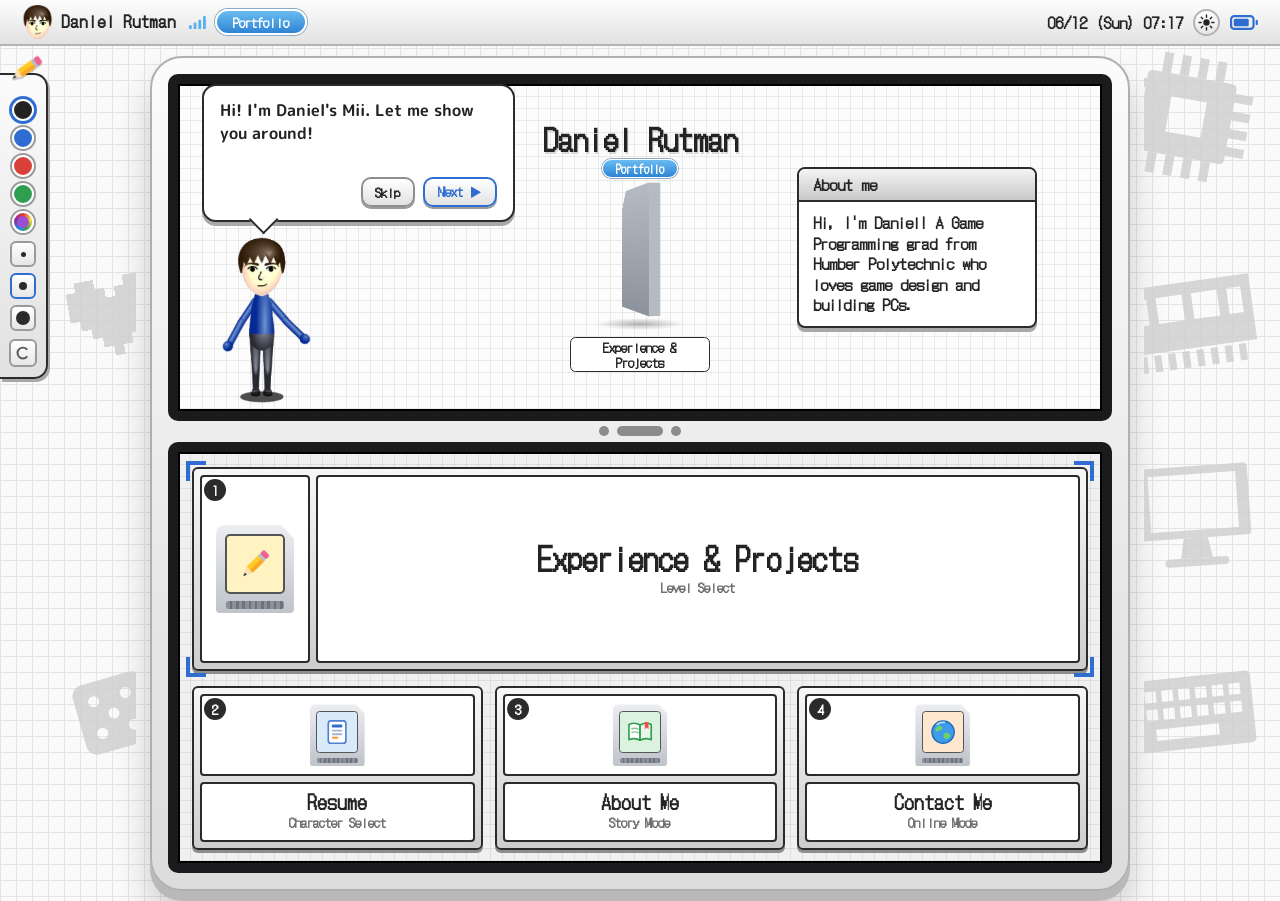
==== index.html @ dcb810df "website" ====
<!DOCTYPE html>
<html lang="en">
<head>
<meta charset="utf-8">
<meta name="viewport" content="width=device-width, initial-scale=1">
<title>Daniel Rutman</title>
<link rel="preconnect" href="https://fonts.googleapis.com">
<link rel="preconnect" href="https://fonts.gstatic.com" crossorigin>
<link href="https://fonts.googleapis.com/css2?family=DotGothic16&family=M+PLUS+Rounded+1c:wght@500;700;800&display=swap" rel="stylesheet">
<link rel="stylesheet" href="style.css">
<script src="script.js"></script>
</head>
<body data-page="home">
<main class="home">
  <div class="console">
    <!-- Top screen: the Mii guide -->
    <section class="screen top" aria-label="Top screen">
      <!-- Left: the Mii guide and his speech bubble -->
      <div class="scene">
        <div class="stage">
          <div class="mii" id="mii"><div class="walk"><img class="shadow" src="mii-shadow.png" alt=""><div class="in">
            <div class="arm l"><img class="up" src="mii-up-l.png" alt=""><img class="fore" src="mii-fore-l.png" alt=""></div>
            <div class="arm r"><img class="up" src="mii-up-r.png" alt=""><img class="fore" src="mii-fore-r.png" alt=""></div>
            <img class="body" src="mii-body.png" alt="Daniel's Mii">
          </div></div></div>
          <div class="bubble" id="bubble" role="status">
            <p id="say"></p>
            <div class="bctl"><button id="skip" type="button">Skip</button><button id="next" type="button">Next &#9654;</button></div>
          </div>
        </div>
      </div>
      <!-- Middle: the name and the spinning cartridge -->
      <div class="cartstage">
        <div class="nameplate"><h1>Daniel Rutman</h1><p>Portfolio</p></div>
        <div class="cartfloat" aria-hidden="true"><div class="cartflip" id="cartflip"><div class="cart3d">
          <div class="face front"><div class="art"><img id="cartimg" alt=""></div></div>
          <div class="face back"></div>
          <i class="edge et"></i><i class="edge ed"></i><i class="edge er"></i><i class="edge eb"></i><i class="edge el"></i>
        </div></div></div>
        <div class="cartshadow" aria-hidden="true"></div>
        <a class="cartcap" id="cartcap" href="#"></a>
      </div>
      <!-- Right: clock and calendar -->
      <div class="widgets" id="widgets"></div>
    </section>
    <div class="hinge"><i></i><i></i><i></i></div>
    <!-- Touch screen: the four games (built from the GAMES list at the top of script.js) -->
    <section class="screen bottom" aria-label="Touch screen"><nav class="tiles" id="tiles" aria-label="Pages"></nav></section>
  </div>
</main>
</body>
</html>
---- style.css ----
/* ===== EDIT: colours & fonts (neutral greys with one blue accent, like the DS and 3DS menus) ===== */
:root{
  --paper:#fafafa; --grid:#e4e4e4; --g1:#f1f1f1; --g2:#d9d9d9; --g3:#a8a8a8; --g4:#6e6e6e;
  --ink:#232323; --line:#2b2b2b; --blue:#2f6ed0; --blue2:#58b0ec; --red:#d8403a;
  --pix:'DotGothic16','M PLUS Rounded 1c',system-ui,sans-serif;
  --font:'M PLUS Rounded 1c','Nunito','Trebuchet MS',system-ui,sans-serif;
  --bar:2.875rem; --dock:4.875rem;
}
*{box-sizing:border-box;margin:0}
html{background:var(--d1)}
body{font:500 1.02rem/1.65 var(--font);color:var(--ink);min-height:100vh;min-height:100svh;overflow-x:hidden;-webkit-font-smoothing:antialiased;
  background:linear-gradient(var(--grid) 0.0625rem,transparent 0.0625rem) 0 0/1rem 1rem,linear-gradient(90deg,var(--grid) 0.0625rem,transparent 0.0625rem) 0 0/1rem 1rem,var(--paper)}
*{cursor:url("data:image/svg+xml,%3Csvg%20xmlns%3D%27http%3A//www.w3.org/2000/svg%27%20width%3D%2732%27%20height%3D%2732%27%20viewBox%3D%270%200%2032%2032%27%3E%3Cg%20stroke-linecap%3D%27round%27%20fill%3D%27none%27%3E%3Cpath%20d%3D%27M6%206L27%2027%27%20stroke%3D%27%233f444b%27%20stroke-width%3D%276.4%27/%3E%3Cpath%20d%3D%27M6%206L27%2027%27%20stroke%3D%27%23c9ced4%27%20stroke-width%3D%274%27/%3E%3Cpath%20d%3D%27M8%205.2L28%2025.2%27%20stroke%3D%27%23ffffff%27%20stroke-width%3D%271.3%27/%3E%3Cpath%20d%3D%27M12%2014.5l2.8-2.8M18%2020.5l2.8-2.8%27%20stroke%3D%27%237c848d%27%20stroke-width%3D%271.6%27/%3E%3C/g%3E%3Cpath%20d%3D%27M2%202L8.2%204.4%204.4%208.2Z%27%20fill%3D%27%23ffffff%27%20stroke%3D%27%233f444b%27%20stroke-width%3D%271.2%27%20stroke-linejoin%3D%27round%27/%3E%3C/svg%3E") 3 3,auto}
a,a *,button,button *,.cartfloat,.cartfloat *,.penkit,.penkit *,.mii,.mii *{cursor:url("data:image/svg+xml,%3Csvg%20xmlns%3D%27http%3A//www.w3.org/2000/svg%27%20width%3D%2732%27%20height%3D%2732%27%20viewBox%3D%270%200%2032%2032%27%3E%3Cg%20stroke-linecap%3D%27round%27%20fill%3D%27none%27%3E%3Cpath%20d%3D%27M6%206L27%2027%27%20stroke%3D%27%233f444b%27%20stroke-width%3D%276.4%27/%3E%3Cpath%20d%3D%27M6%206L27%2027%27%20stroke%3D%27%23c9ced4%27%20stroke-width%3D%274%27/%3E%3Cpath%20d%3D%27M8%205.2L28%2025.2%27%20stroke%3D%27%23ffffff%27%20stroke-width%3D%271.3%27/%3E%3Cpath%20d%3D%27M12%2014.5l2.8-2.8M18%2020.5l2.8-2.8%27%20stroke%3D%27%237c848d%27%20stroke-width%3D%271.6%27/%3E%3C/g%3E%3Cpath%20d%3D%27M2%202L8.2%204.4%204.4%208.2Z%27%20fill%3D%27%23ffffff%27%20stroke%3D%27%233f444b%27%20stroke-width%3D%271.2%27%20stroke-linejoin%3D%27round%27/%3E%3Ccircle%20cx%3D%273.2%27%20cy%3D%273.2%27%20r%3D%273%27%20fill%3D%27none%27%20stroke%3D%27%232f6ed0%27%20stroke-width%3D%271.8%27/%3E%3C/svg%3E") 3 3,pointer}
a{color:inherit}
:focus-visible{outline:0.1875rem solid var(--blue);outline-offset:0.1875rem;border-radius:0.375rem}
@keyframes blink{50%{opacity:0}}

/* ---------- 3DS-style status bar ---------- */
.topbar{position:fixed;inset:0 0 auto;height:var(--bar);z-index:60;display:flex;align-items:center;gap:0.75rem;padding:0 clamp(0.625rem,3vw,1.375rem);background:linear-gradient(var(--d2),var(--d3));border-bottom:0.125rem solid var(--d4);color:var(--ink);font-weight:700}
.user{display:flex;align-items:center;gap:0.5rem;text-decoration:none;font-family:var(--pix);font-weight:400;font-size:1.05rem}
.user img{height:2.125rem;width:auto}
.net{display:flex;align-items:center;gap:0.5rem}
.net b{padding:.1rem 1rem;border-radius:62.4375rem;background:linear-gradient(#69bcf0,#2f84d4);border:0.125rem solid var(--d5);box-shadow:0 0 0 0.0625rem #8aa9c4;color:#fff;font:400 .8rem var(--pix)}
.status{margin-left:auto;display:flex;align-items:center;gap:0.625rem;font:400 .95rem var(--pix)}
.ico{height:0.9375rem;width:auto}
.net .ico{color:var(--blue2)} .status .ico{color:var(--blue)}

/* ---------- Bottom bar: soft tiles + a big, obvious Home button ---------- */
.dock{position:fixed;inset:auto 0 0;height:var(--dock);z-index:60;display:flex;justify-content:center;align-items:flex-end;gap:clamp(0.375rem,1.4vw,0.75rem);padding:0 0.625rem 0.5625rem;background:linear-gradient(var(--d6),var(--d7));border-top:0.125rem solid var(--d8)}
.dock a{flex:1;max-width:6.5rem;height:3.375rem;display:grid;place-items:center;align-content:center;gap:0.0625rem;text-decoration:none;color:var(--d9);font:400 .72rem var(--pix);border-radius:0.875rem;border:0.125rem solid var(--d10);background:linear-gradient(var(--d5),var(--d11));box-shadow:0 0.1875rem 0 var(--d12),inset 0 0.125rem 0 var(--d13);transition:transform .1s}
.dock a svg{width:1.375rem;height:1.375rem}
.dock a:hover{transform:translateY(-0.125rem)}
.dock a:active{transform:translateY(0.125rem);box-shadow:0 0.0625rem 0 var(--d12)}
.dock a.on{color:var(--blue);border-color:var(--blue);box-shadow:0 0.1875rem 0 var(--blue),inset 0 0.125rem 0 var(--d13)}
.dock a.homebtn{flex:none;width:4.875rem;height:4.875rem;max-width:none;margin:0 clamp(0.125rem,1vw,0.625rem) 0.25rem;border-radius:50%;color:#fff;border:0.25rem solid #fff;background:radial-gradient(circle at 35% 28%,#5d5d5d,#1c1c1c);box-shadow:0 0 0 0.1875rem var(--line),0 0.375rem 0 0.1875rem #111,0 0.875rem 1.25rem rgba(0,0,0,.35);font-size:.7rem;letter-spacing:.12em;text-transform:uppercase;transform:translateY(-0.875rem)}
.dock a.homebtn svg{width:2rem;height:2rem}
.dock a.homebtn:hover{transform:translateY(-1.0625rem)}
.dock a.homebtn:active{transform:translateY(-0.625rem)}
.dock a.homebtn.on{box-shadow:0 0 0 0.1875rem var(--blue),0 0.375rem 0 0.1875rem #111,0 0.875rem 1.25rem rgba(0,0,0,.35)}

/* ---------- Game cartridge ---------- */
.cart{position:relative;flex:none;width:6.2em;height:7em;font-size:0.625rem;padding:.7em .7em 1.5em;background:linear-gradient(#eceef1,#bfc3ca);border-radius:.7em .7em .3em .3em;clip-path:polygon(0 0,84% 0,100% 15%,100% 100%,0 100%)}
.cart .lab{display:grid;place-items:center;height:100%;background:var(--c,#fff);color:var(--ink);border:.2em solid #555;border-radius:.4em}
.cart svg{width:70%;height:70%}
.cart::after{content:"";position:absolute;left:.8em;right:.8em;bottom:.35em;height:.6em;border-radius:.2em;background:repeating-linear-gradient(90deg,#8a8f98 0 .3em,#6d727b .3em .5em)}
.cart.lg{font-size:0.875rem}

/* ---------- Home: two screens ---------- */
.home{padding:calc(var(--bar) + 1.125rem) clamp(0.5rem,2.5vw,1.5rem) 1.75rem}
.console{max-width:61.25rem;margin:0 auto;padding:clamp(0.625rem,2vw,1.125rem);background:linear-gradient(var(--d14),var(--d15));border:0.125rem solid var(--d16);border-radius:2rem;box-shadow:0 0.625rem 0 var(--d17),0 1.5rem 2.25rem rgba(0,0,0,.2)}
.screen{position:relative;overflow:hidden;border:0.625rem solid #1b1b1e;border-radius:0.625rem;box-shadow:inset 0 0 0 0.125rem #000}
.top{display:grid;grid-template-columns:auto minmax(0,1fr) auto;min-height:clamp(16.875rem,38svh,22.5rem);background:linear-gradient(var(--d18) 0.0625rem,transparent 0.0625rem) 0 0/0.75rem 0.75rem,linear-gradient(90deg,var(--d18) 0.0625rem,transparent 0.0625rem) 0 0/0.75rem 0.75rem,var(--d19)}
.widgets{display:grid;align-content:center;justify-items:center;gap:0.75rem;padding:0.875rem 0.5rem 0.875rem 1rem}
.scene{position:relative;min-width:0;display:flex;flex-direction:column;justify-content:flex-end}
.nameplate{position:absolute;top:0.75rem;left:1rem;right:1rem;z-index:3}
.nameplate h1{font:400 clamp(1.5rem,4vw,2.6rem)/1.1 var(--pix);color:var(--ink);text-shadow:0.125rem 0.125rem 0 var(--g2)}
.nameplate p{display:inline-block;margin-top:0.25rem;padding:0 .9rem;border-radius:62.4375rem;background:linear-gradient(#69bcf0,#2f84d4);border:0.125rem solid var(--d5);box-shadow:0 0 0 0.0625rem #8aa9c4;color:#fff;font:400 .8rem var(--pix)}
.stage{position:relative;z-index:2;display:flex;align-items:flex-end;gap:clamp(0.75rem,3vw,2rem);padding:0 clamp(0.75rem,3vw,2rem) 2%}
.hinge{display:flex;justify-content:center;align-items:center;gap:0.5rem;height:clamp(1.375rem,4svh,2.125rem)}
.hinge i{width:0.625rem;height:0.625rem;border-radius:50%;background:var(--d20)}
.hinge i:nth-child(2){width:2.875rem;border-radius:0.375rem}
.bottom{display:grid;min-height:clamp(20.625rem,44svh,27.5rem);background:linear-gradient(var(--d18) 0.0625rem,transparent 0.0625rem) 0 0/0.75rem 0.75rem,linear-gradient(90deg,var(--d18) 0.0625rem,transparent 0.0625rem) 0 0/0.75rem 0.75rem,var(--d21)}

/* Mii: body + two arms, each with an elbow (script.js animates the joints) */
.mii{--u:clamp(0.0175rem,.05svh,0.0312rem);position:relative;flex:none;width:calc(352*var(--u));height:calc(493*var(--u))}
.mii .walk{width:100%;height:100%;animation:walkin 1.4s cubic-bezier(.3,.6,.4,1) backwards}
.mii.still .walk{animation:none}
@keyframes walkin{from{transform:translateX(calc(-460*var(--u)));opacity:0}15%{opacity:1}}
.mii .in{position:relative;width:100%;height:100%;transform-origin:50% 100%}
.mii img{position:absolute;display:block;user-select:none;-webkit-user-drag:none}
.mii .body{left:0;top:0;width:100%;z-index:2}
.mii .shadow{left:0;top:0;width:100%;z-index:0;pointer-events:none}
.mii .arm{position:absolute;top:calc(170*var(--u));width:calc(34*var(--u));height:calc(192*var(--u));z-index:1;transform-origin:calc(var(--px)*var(--u)) calc(20*var(--u))}
.mii .arm.r{--px:15.5;left:calc(183.5*var(--u));transform:rotate(-33deg)}
.mii .arm.l{--px:18;left:calc(139*var(--u));transform:rotate(33deg)}
.mii .arm img{left:0;width:100%}
.mii .arm .up{top:0}
.mii .arm .fore{top:calc(77*var(--u));transform-origin:calc(var(--px)*var(--u)) calc(20*var(--u))}
.bubble{position:relative;align-self:center;max-width:min(25rem,58%);margin-bottom:6%;padding:.8rem 1rem;background:var(--d5);border:0.125rem solid var(--line);border-radius:0.875rem;font-weight:700;line-height:1.4;box-shadow:0 0.25rem 0 var(--g3)}
.bubble::before{content:"";position:absolute;left:calc(var(--tail,4rem) - .6rem);bottom:-.62rem;width:1.2rem;height:1.2rem;background:var(--d5);border-right:0.125rem solid var(--line);border-bottom:0.125rem solid var(--line);transform:rotate(45deg);transition:left .25s}
#say{min-height:2.8em}
.bctl{display:flex;justify-content:flex-end;gap:0.5rem;margin-top:.4rem}
.bubble.done .bctl{display:none}
.bctl button{padding:.2rem .8rem;border:0.125rem solid var(--d22);border-radius:0.625rem;background:linear-gradient(var(--d5),var(--d3));color:var(--ink);font:400 .8rem var(--pix);box-shadow:0 0.125rem 0 var(--d23)}
.bctl #next{border-color:var(--blue);color:var(--blue)}

/* Game panels (original DS menu: one big selected panel, three smaller) */
.tiles{display:grid;grid-template-columns:repeat(3,minmax(0,1fr));grid-template-rows:minmax(max-content,1.25fr) minmax(max-content,1fr);gap:1rem 0.75rem;padding:1rem 0.875rem 0.875rem}
.tile{position:relative;display:grid;grid-template-columns:auto 1fr;gap:0.375rem;align-items:stretch;padding:0.375rem;border:0.125rem solid var(--line);border-radius:0.375rem;text-decoration:none;color:var(--ink);background:linear-gradient(var(--d24),var(--d25));box-shadow:0 0.1875rem 0 var(--d26);transition:transform .12s,box-shadow .12s;animation:rise .85s cubic-bezier(.2,1.25,.35,1) backwards;animation-delay:calc(var(--i)*.17s + .45s)}
@keyframes rise{from{transform:translateY(32.5rem);opacity:0}50%{opacity:1}}
.tile:not(.big){grid-template-columns:1fr;grid-template-rows:1fr auto}
.tile.big{grid-column:1/-1}
.ibox{display:grid;place-items:center;padding:0.5rem 0.875rem;background:var(--d5);border:0.125rem solid var(--line);border-radius:0.25rem}
.tt{display:grid;align-content:center;justify-items:center;padding:.4rem .6rem;text-align:center;background:var(--d5);border:0.125rem solid var(--line);border-radius:0.25rem;font-family:var(--pix)}
.tt b{font-weight:400;font-size:clamp(.85rem,2vw,1.15rem);line-height:1.2}
.tt small{font-size:.8rem;color:var(--g4)}
.tile.big .tt b{font-size:clamp(1.2rem,3vw,1.9rem)}
.tile.big .cart{font-size:clamp(0.6875rem,1.6vw,0.9375rem)}
.tile:hover,.tile:focus-visible{transform:translateY(-0.1875rem);box-shadow:0 0.375rem 0 var(--d26);outline:none}
.tile:active,.tile.pop{transform:translateY(0.1875rem);box-shadow:0 0 0 var(--d26)}
.num{position:absolute;top:0.625rem;left:0.625rem;z-index:2;width:1.375rem;height:1.375rem;display:grid;place-items:center;border-radius:50%;background:var(--line);color:#fff;font:400 .8rem var(--pix)}
/* blue selection brackets, like the DS menu */
.tile.sel::before{--b:linear-gradient(var(--blue),var(--blue));content:"";position:absolute;inset:-0.5rem;pointer-events:none;animation:brk 1.1s ease-in-out infinite;
  background:var(--b) 0 0/1.25rem 0.25rem no-repeat,var(--b) 0 0/0.25rem 1.25rem no-repeat,var(--b) 100% 0/1.25rem 0.25rem no-repeat,var(--b) 100% 0/0.25rem 1.25rem no-repeat,var(--b) 0 100%/1.25rem 0.25rem no-repeat,var(--b) 0 100%/0.25rem 1.25rem no-repeat,var(--b) 100% 100%/1.25rem 0.25rem no-repeat,var(--b) 100% 100%/0.25rem 1.25rem no-repeat}
@keyframes brk{50%{inset:-0.25rem}}
.tapper{position:absolute;right:10%;bottom:-0.5rem;width:3.5rem;z-index:5;pointer-events:none;animation:tapping 1s ease-in-out infinite}
@keyframes tapping{0%,100%{transform:translate(0.5rem,0.5rem)}50%{transform:translate(-0.375rem,-0.375rem)}}

/* ---------- Inner pages: each tab is a game ---------- */
.sub{padding:calc(var(--bar) + 1.375rem) clamp(0.75rem,4vw,1.75rem) calc(var(--dock) + 1.875rem)}
.banner{display:flex;align-items:center;gap:clamp(0.75rem,3vw,1.5rem);max-width:62.5rem;margin:0 auto 1.2rem;padding:clamp(0.75rem,2.5vw,1.125rem) clamp(0.875rem,3vw,1.625rem);background:linear-gradient(var(--d5),var(--d1));border:0.125rem solid var(--line);border-radius:0.5rem;box-shadow:0 0.25rem 0 var(--g3);animation:drop .6s cubic-bezier(.2,1.2,.4,1) backwards}
@keyframes drop{from{opacity:0;transform:translateY(-1.5rem)}}
.banner small{display:inline-block;padding:0 .9rem;border-radius:62.4375rem;background:linear-gradient(#69bcf0,#2f84d4);border:0.125rem solid var(--d5);box-shadow:0 0 0 0.0625rem #8aa9c4;color:#fff;font:400 .8rem var(--pix)}
.banner h1{margin-top:.3rem;font:400 clamp(1.7rem,5vw,3rem)/1.1 var(--pix);color:var(--ink)}
.rows{max-width:62.5rem;margin:0 auto;counter-reset:ch lv}
.split,.rblock,.seg,.quote{animation:rise2 .7s cubic-bezier(.2,1.1,.4,1) backwards;animation-delay:calc(var(--k,0)*.1s + .3s)}
@keyframes rise2{from{opacity:0;transform:translateY(3.75rem)}}
.split{display:grid;grid-template-columns:1fr 1fr;gap:clamp(1.125rem,4vw,2.75rem);align-items:center;padding:clamp(0.875rem,3vw,1.5rem) 0;counter-increment:ch}
.split:nth-child(even) .pic{order:2}
.pic{position:relative;overflow:hidden;aspect-ratio:4/3;border:0.5rem solid #1b1b1e;border-radius:0.5rem;background:linear-gradient(var(--d27) 0.0625rem,transparent 0.0625rem) 0 0/0.75rem 0.75rem,linear-gradient(90deg,var(--d27) 0.0625rem,transparent 0.0625rem) 0 0/0.75rem 0.75rem,var(--d28);box-shadow:0 0.3125rem 0 rgba(0,0,0,.2)}
.pic img{display:block;width:100%;height:100%;object-fit:cover}
.ph{height:100%;display:grid;place-items:center;font:400 1.3rem var(--pix);color:var(--g4)}
.txt{position:relative;padding:1.4rem 1.5rem 1.5rem;background:var(--d5);border:0.125rem solid var(--line);border-radius:0.5rem;box-shadow:0 0.3125rem 0 var(--g3)}
.txt h2{margin:-1.4rem -1.5rem 1rem;padding:.7rem 1.5rem;border-radius:0.375rem 0.375rem 0 0;border-bottom:0.125rem solid var(--line);background:linear-gradient(var(--d29),var(--d30));color:var(--ink);font:400 1.2rem/1.25 var(--pix)}
.txt h2::before{display:inline-block;margin-right:.6rem;padding:0 .55rem;border-radius:0.25rem;background:var(--line);color:#fff;font-size:.78rem;vertical-align:.1em}
[data-page="about"] .txt h2::before{content:"CH " counter(ch)}
[data-page="experience"] .split:nth-child(-n+2) .txt h2::before{content:"SAVE FILE"}
[data-page="experience"] .split:nth-child(n+3){counter-increment:lv}
[data-page="experience"] .split:nth-child(n+3) .txt h2::before{content:"LEVEL " counter(lv)}
[data-page="contact"] .split:nth-child(1) .txt h2::before{content:"MESSAGE"}
[data-page="contact"] .split:nth-child(2) .txt h2::before{content:"FRIENDS"}
[data-page="resume"] .txt h2::before{content:"PLAYER"}
.txt p+p{margin-top:.9rem}
.meta{font-size:.9rem;font-weight:700;color:var(--g4);margin-bottom:.6rem}
.chips,.btns{display:flex;flex-wrap:wrap;gap:0.5rem;margin-top:1rem}
.chip{padding:.1rem .85rem;border:0.125rem solid var(--d22);border-radius:62.4375rem;background:linear-gradient(var(--d5),var(--d31));font:400 .9rem var(--pix)}
.textlink{display:inline-block;margin-top:1rem;font-weight:800;color:var(--blue)}
.textlink::before{content:"▶ "}
.pill{display:inline-block;padding:.6rem 1.4rem;border:0.125rem solid #1c4796;border-radius:0.75rem;background:linear-gradient(#69bcf0,#2f6ed0);box-shadow:0 0.1875rem 0 #1c4796,inset 0 0.125rem 0 rgba(255,255,255,.5);color:#fff;font:400 1.05rem var(--pix);text-decoration:none;transition:transform .08s}
.pill:hover{filter:brightness(1.08)}
.pill:active{transform:translateY(0.1875rem);box-shadow:0 0 0 #1c4796}
.pill.outline{border-color:var(--d22);background:linear-gradient(var(--d5),var(--d3));box-shadow:0 0.1875rem 0 var(--d23),inset 0 0.125rem 0 var(--d13);color:var(--ink)}
.quote{max-width:53.75rem;margin:2.5rem auto 0;padding:clamp(1.6rem,4vw,2.6rem);text-align:center;background:#1f1f22;color:#fff;border:0.125rem solid var(--d5);border-radius:0.625rem;box-shadow:0 0 0 0.1875rem #1f1f22,0 0.5rem 0 0.1875rem var(--blue)}
.quote::before{content:"\201C";display:block;font:5rem/.6 var(--pix);color:var(--blue2)}
.quote p{font:400 clamp(1.3rem,3.2vw,2rem)/1.35 var(--pix)}
.quote cite{display:block;margin-top:1rem;font:400 .95rem var(--pix);font-style:normal;letter-spacing:.12em;text-transform:uppercase;color:var(--blue2)}
.copy{margin-top:2rem;text-align:center;font:400 .9rem var(--pix);color:var(--g4)}

/* Resume: class select + stat panels */
.seg{display:flex;justify-content:center;align-items:center;gap:0.75rem;margin:0 auto 1rem}
.seg::before{content:"Select class";margin-right:0.375rem;font:400 .85rem var(--pix);letter-spacing:.08em;text-transform:uppercase;color:var(--g4)}
.seg button{padding:.55rem 1.5rem;border:0.125rem solid var(--d22);border-radius:0.625rem;background:linear-gradient(var(--d5),var(--d32));box-shadow:0 0.25rem 0 var(--d23);color:var(--ink);font:400 1.1rem var(--pix);transition:transform .08s}
.seg button[aria-selected="true"]{border-color:#1c4796;background:linear-gradient(#69bcf0,#2f6ed0);box-shadow:0 0.0625rem 0 #1c4796;color:#fff;transform:translateY(0.1875rem)}
.rpanel:not([hidden]){animation:panel .5s ease}
@keyframes panel{from{opacity:0;transform:translateY(1rem)}}
.rpanel.out{opacity:0;transform:translateY(-0.625rem);transition:opacity .2s,transform .2s}
.rblock{display:grid;grid-template-columns:minmax(8.75rem,13.125rem) 1fr;gap:1rem;margin-top:1.125rem}
.rblock>h2{align-self:start;padding:.7rem 1rem;border-radius:0.375rem;background:var(--line);color:#fff;font:400 1.2rem var(--pix);box-shadow:0 0.25rem 0 var(--g3)}
.rblock>div,.rblock>ul{padding:1.1rem 1.3rem;background:var(--d5);border:0.125rem solid var(--line);border-radius:0.5rem;box-shadow:0 0.3125rem 0 var(--g3)}
.rblock>ul{padding-left:2.4rem;margin:0}
.rblock h3{font:400 1.25rem var(--pix);color:var(--ink)}
.rblock ul{margin:.5rem 0 0 1.1rem}
.rblock>ul{margin:0}
.rblock li+li{margin-top:.3rem}
.entry+.entry,.sgroup+.sgroup{margin-top:1.1rem}
.sgroup .meta{margin-bottom:0}
.sgroup .chips{margin-top:.4rem}


/* Spinning cartridge (shows a random picture from the hovered category) */
.cartstage{align-self:center;display:grid;justify-items:center;gap:0.5rem;padding:0.75rem 1.25rem 0.75rem 0.375rem}
.cartfloat{animation:float 3.2s ease-in-out infinite}
@keyframes float{50%{transform:translateY(-0.5rem)}}
.cartflip{perspective:43.75rem;transform-origin:50% 60%}
.cart3d{--w:7.25rem;--h:8.25rem;--t:0.75rem;position:relative;width:var(--w);height:var(--h);transform-style:preserve-3d}
.art{height:100%;overflow:hidden;background:#fff;border:0.125rem solid #555;border-radius:0.375rem}
.art img{display:block;width:100%;height:100%;object-fit:cover}
.cartshadow{width:5.75rem;height:0.75rem;border-radius:50%;background:radial-gradient(rgba(0,0,0,.28),transparent 70%);animation:shd 3.2s ease-in-out infinite}
@keyframes shd{50%{transform:scale(.8);opacity:.6}}
a.cartcap{display:block;color:var(--ink);text-decoration:none;transition:border-color .15s,transform .08s}
a.cartcap:hover{border-color:var(--blue)}
a.cartcap:active{transform:translateY(0.125rem)}
.cartcap{max-width:9.375rem;padding:.1rem .6rem;text-align:center;font:400 .85rem/1.2 var(--pix);background:var(--d5);border:0.125rem solid var(--line);border-radius:0.375rem}

/* ---------- Cartridge model: every face follows the outline exactly (including the cut corner) ---------- */
.face{position:absolute;top:0;left:0;width:7.25rem;height:8.25rem;backface-visibility:hidden}
.front{clip-path:polygon(0 0,84% 0,100% 15%,100% 100%,0 100%);transform:translateZ(0.375rem);padding:0.625rem 0.625rem 1.75rem;background:linear-gradient(#f4f6f9,#bfc4cc)}
.front::after{content:"";position:absolute;left:0.75rem;right:0.75rem;bottom:0.5rem;height:0.625rem;border-radius:0.1875rem;background:repeating-linear-gradient(90deg,#8a8f98 0 0.25rem,#6d727b 0.25rem 0.4375rem)}
.back{clip-path:polygon(100% 0,16% 0,0 15%,0 100%,100% 100%);transform:rotateY(180deg) translateZ(0.375rem);background:linear-gradient(#b5bac2,#8d939c)}
.edge{position:absolute;display:block;height:0.75rem}
.et{left:0;top:-0.375rem;width:6.09rem;transform:rotateX(90deg);background:#e4e7ec}
.ed{left:5.8219rem;top:0.2437rem;width:1.6963rem;transform:rotateZ(46.85deg) rotateX(90deg);background:#cfd3d9}
.er{left:3.7437rem;top:4.3688rem;width:7.0125rem;transform:rotateZ(90deg) rotateX(90deg);background:#a9afb7}
.eb{left:0;top:7.875rem;width:7.25rem;transform:rotateX(90deg);background:#8b9199}
.el{left:-4.125rem;top:3.75rem;width:8.25rem;transform:rotateZ(90deg) rotateX(90deg);background:#b6bbc2}

/* ---------- Top screen: Mii + bubble left, cartridge in the middle, clock + calendar right ---------- */
.nameplate{position:static;text-align:center}
.nameplate h1{font-size:clamp(1.3rem,2.6vw,2rem)}
#say{min-height:5.6em}
@media(min-width:821px){
  .top{grid-template-columns:1fr auto 1fr;min-height:clamp(16.875rem,40svh,25rem)}
  .widgets{padding:0.875rem 1.125rem 0.875rem 0.5rem;justify-self:center}
  .cartstage{padding:0.625rem 0.25rem}
  .stage{flex-direction:column-reverse;align-items:flex-start;gap:1rem;padding:0 clamp(0.75rem,2vw,1.5rem) 2%}
  .mii{--u:clamp(0.0175rem,.046svh,0.0288rem)}
  .bubble{align-self:stretch;max-width:none;margin-bottom:0}
  #say{min-height:4.4em}
}
@media(max-width:820px){
  .nameplate{position:absolute;width:0.0625rem;height:0.0625rem;overflow:hidden;clip:rect(0 0 0 0)}
  .cartstage{left:50%;right:auto;top:0.375rem;transform:translateX(-50%) scale(.6);transform-origin:top center}
}

/* ---------- Touch ripple + page transitions (iris wipe) ---------- */
.tap{position:fixed;width:0.625rem;height:0.625rem;margin:-0.3125rem;border:0.1875rem solid var(--blue);border-radius:50%;pointer-events:none;z-index:2000;animation:tapr .5s ease-out forwards}
@keyframes tapr{to{transform:scale(4.5);opacity:0}}
html.leaving::after{content:"";position:fixed;inset:0;z-index:1000;background:#1d1d20;pointer-events:none;animation:irisIn .5s cubic-bezier(.5,0,.8,.4) forwards}
@keyframes irisIn{from{clip-path:circle(0 at var(--x) var(--y))}to{clip-path:circle(150vmax at var(--x) var(--y))}}
html[data-enter]::before{content:"";position:fixed;inset:0;z-index:1000;background:#1d1d20;pointer-events:none;clip-path:circle(150vmax at var(--x) var(--y))}
html[data-enter].reveal::before{animation:irisOut .7s cubic-bezier(.6,0,.2,1) forwards}
@keyframes irisOut{to{clip-path:circle(0 at var(--x) var(--y))}}
html[data-enter]:not(.reveal) :is(.tile,.banner,.split,.rblock,.seg,.quote){animation:none;opacity:0}

@media(max-width:820px){.widgets{display:none}.top{grid-template-columns:minmax(0,1fr)}.net b{display:none}
  .cartstage{position:absolute;top:0.5rem;right:0.5rem;z-index:4;padding:0;transform:scale(.6);transform-origin:top right}.cartcap{display:none}}
@media(max-width:760px){
  .split{grid-template-columns:1fr}
  .split:nth-child(even) .pic{order:0}
  .rblock{grid-template-columns:1fr;gap:0.625rem}
  .bubble{font-size:.85rem;padding:.6rem .8rem}
  .tile.big .cart{font-size:0.625rem}
  .tiles{gap:0.875rem 0.5rem;padding:1rem 0.5rem 0.5rem}
  .tile:not(.big) .cart{font-size:0.5rem}
  .tile:not(.big) .ibox{padding:0.375rem}
  .seg::before{display:none}
  .dock a.homebtn{width:4.25rem;height:4.25rem}
}
@media(prefers-reduced-motion:reduce){*,::before,::after{animation:none!important;transition-duration:.01ms!important}}

/* ---------- Side margins: silhouettes + doodle pad ---------- */
.gutter{display:none;position:fixed;top:0;bottom:0;z-index:1;width:max(0rem,calc((100vw - 63rem)/2));overflow:hidden}
.gutter.gl{left:0}
.gutter.gr{right:0}
.doodle{position:absolute;inset:0;width:100%;height:100%;touch-action:none}
.brush{position:fixed;display:none;z-index:70;pointer-events:none;border:0.125rem solid var(--d34);border-radius:50%;transform:translate(-50%,-50%)}
.brush.erase{border-style:dashed}
.cartfloat{touch-action:none}

/* ---------- Home: "how to play" card ---------- */
.hint{width:min(100%,15rem);overflow:hidden;background:var(--d5);border:0.125rem solid var(--line);border-radius:0.5rem;box-shadow:0 0.25rem 0 var(--g3);font:400 .95rem/1.35 var(--pix)}
.hint b{display:block;padding:.35rem .9rem;border-bottom:0.125rem solid var(--line);background:linear-gradient(var(--d29),var(--d30));font-weight:400}
.hint p{padding:.6rem .9rem .7rem}

/* ---------- Doodle tools: a strip poking out of the top-left edge, just under the name (always visible) ---------- */
.penkit{display:none;position:fixed;left:0;top:calc(var(--bar) + 1.7rem);z-index:5}
.penhandle{position:absolute;left:.35rem;top:-1.5rem;z-index:2;width:2.5rem;height:2.5rem;padding:0;border:0;background:none;transform:rotate(10deg)}
.penhandle svg{display:block;width:100%;height:100%;filter:drop-shadow(0 0.125rem 0 rgba(0,0,0,.2))}
.pk{display:grid;justify-items:center;gap:0.5rem;width:3rem;padding:1.5rem 0.375rem 0.625rem;background:linear-gradient(var(--d14),var(--d35));border:0.125rem solid var(--line);border-left:0;border-radius:0 0.875rem 0.875rem 0;box-shadow:0.125rem 0.1875rem 0 var(--g3)}
.pk .sw,.pk .sz{display:grid;gap:0.375rem;justify-items:center}
.pk .c{width:1.375rem;height:1.375rem;border:0.125rem solid var(--d5);border-radius:50%;background:var(--c);box-shadow:0 0 0 0.125rem var(--d23)}
.pk .c.on{box-shadow:0 0 0 0.1875rem var(--blue)}
/* custom colour: a rainbow ring around your saved colour. Click = use it, double-click = open the colour menu */
.pk .c.custom{position:relative;touch-action:manipulation;background:conic-gradient(#e53935,#fdd835,#43a047,#1e88e5,#8e24aa,#e53935)}
.pk .c.custom::after{content:"";position:absolute;inset:0.1875rem;border-radius:50%;background:var(--c);pointer-events:none}
/* ---------- Custom colour menu (double-click the rainbow swatch) ---------- */
.penkit{-webkit-user-select:none;user-select:none}
.cm{position:absolute;left:100%;margin-left:0.5rem;z-index:6;display:grid;grid-template-columns:minmax(0,1fr);gap:0.625rem;width:13.5rem;padding:0.75rem;background:linear-gradient(var(--d14),var(--d35));border:0.125rem solid var(--line);border-radius:0.875rem;box-shadow:0.125rem 0.1875rem 0 var(--g3)}
.cm[hidden]{display:none}
.cm>*{min-width:0}
.cm-sv{position:relative;height:8rem;border:0.125rem solid var(--line);border-radius:0.5rem;touch-action:none;background:linear-gradient(to top,#000,rgba(0,0,0,0)),linear-gradient(to right,#fff,var(--h,#f00))}
.cm-sv span{position:absolute;width:0.875rem;height:0.875rem;margin:-0.4375rem 0 0 -0.4375rem;border:0.125rem solid #fff;border-radius:50%;box-shadow:0 0 0 0.0625rem #000;pointer-events:none}
.cm-hue{-webkit-appearance:none;appearance:none;width:100%;height:1.5rem;margin:0;background:transparent}
.cm-hue::-webkit-slider-runnable-track{height:1rem;border:0.125rem solid var(--line);border-radius:0.5rem;background:linear-gradient(90deg,#f00,#ff0,#0f0,#0ff,#00f,#f0f,#f00)}
.cm-hue::-moz-range-track{height:1rem;border:0.125rem solid var(--line);border-radius:0.5rem;background:linear-gradient(90deg,#f00,#ff0,#0f0,#0ff,#00f,#f0f,#f00)}
.cm-hue::-webkit-slider-thumb{-webkit-appearance:none;width:0.5rem;height:1.25rem;margin-top:-0.125rem;border:0.125rem solid #fff;border-radius:0.25rem;background:#444;box-shadow:0 0 0 0.0625rem #000}
.cm-hue::-moz-range-thumb{box-sizing:border-box;width:0.75rem;height:1.5rem;border:0.125rem solid #fff;border-radius:0.25rem;background:#444;box-shadow:0 0 0 0.0625rem #000}
.cm-row{display:flex;align-items:center;gap:0.5rem}
.cm-prev{display:flex;flex:none;width:3.25rem;height:1.75rem;border:0.125rem solid var(--line);border-radius:0.375rem;overflow:hidden}
.cm-prev span{flex:1}
.cm-hex{flex:1;min-width:0;height:1.75rem;padding:0 0.5rem;border:0.125rem solid var(--d8);border-radius:0.375rem;background:var(--d5);color:var(--ink);font:400 0.85rem var(--pix);-webkit-user-select:text;user-select:text}
.cm-ok{padding:0.35rem 1rem;border:0.125rem solid #1c4796;border-radius:0.75rem;background:linear-gradient(#69bcf0,#2f6ed0);box-shadow:0 0.1875rem 0 #1c4796,inset 0 0.125rem 0 rgba(255,255,255,.5);color:#fff;font:400 0.95rem var(--pix);transition:transform .08s}
.cm-ok:active{transform:translateY(0.1875rem);box-shadow:0 0 0 #1c4796}
.pk .clr,.pk .sz button{display:grid;place-items:center;padding:0;border:0.125rem solid var(--d8);border-radius:0.375rem;background:linear-gradient(var(--d5),var(--d11))}
.pk .clr{width:1.75rem;height:1.75rem}
.pk .sz button{width:1.625rem;height:1.625rem}
.pk svg{width:1.125rem;height:1.125rem}
.pk .sz .on{border-color:var(--blue)}
.pk .sz i{display:block;width:var(--d);height:var(--d);border-radius:50%;background:var(--d36)}

/* ---------- Light/dark button in the status bar ---------- */
.mode{display:grid;place-items:center;width:1.6875rem;height:1.6875rem;padding:0;border:0.125rem solid var(--d4);border-radius:50%;background:linear-gradient(var(--d5),var(--d11));color:var(--ink)}
.mode svg{display:block;width:1.0625rem;height:1.0625rem}


/* ---------- Mii: pick up / poke / drop, and the speech box arrow follows him ---------- */
.mii{z-index:3;touch-action:none}
.bubble{transition:opacity .2s,transform .2s}
.bubble.away{opacity:0;transform:scale(.92);pointer-events:none}

/* ---------- Mobile: speech box on top, Mii and cartridge underneath ---------- */
@media(max-width:820px){
  .top{grid-template-columns:minmax(0,1fr) auto;grid-template-areas:"bubble bubble" "mii cart";align-content:end}
  .scene,.stage{display:contents}
  .bubble{grid-area:bubble;align-self:start;max-width:none;margin:.9rem .9rem .8rem}
  .mii{grid-area:mii;align-self:end;margin:0 0 2% .9rem}
  .cartstage{grid-area:cart;position:static;left:auto;right:auto;top:auto;transform:none;align-self:end;padding:.4rem .9rem .4rem 0}
}

:root{--d1:#e9e9e9;--d2:#fdfdfd;--d3:#e2e2e2;--d4:#b3b3b3;--d5:#fff;--d6:#f3f3f3;--d7:#d2d2d2;--d8:#9a9a9a;--d9:#4a4a4a;--d10:#bcbcbc;--d11:#e6e6e6;--d12:#a3a3a3;--d13:#fff;--d14:#fbfbfb;--d15:#dcdcdc;--d16:#b0b0b0;--d17:#b9b9b9;--d18:rgba(0,0,0,.07);--d19:#fcfcfc;--d20:#8b8b8b;--d21:#f0f0f0;--d22:#8e8e8e;--d23:#9a9a9a;--d24:#f7f7f7;--d25:#cdcdcd;--d26:#8d8d8d;--d27:rgba(0,0,0,.06);--d28:#f6f6f6;--d29:#f4f4f4;--d30:#c9c9c9;--d31:#e8e8e8;--d32:#dedede;--d33:#cfcfcf;--d34:rgba(40,40,40,.5);--d35:#e1e1e1;--d36:#2b2b2b}

/* ---------- Dark mode: a soft slate palette instead of inverted colours (evening and night) ---------- */
html[data-theme="dark"]{color-scheme:dark;--d1:#2a2d33;--d2:#1f2025;--d3:#2e3137;--d4:#484c56;--d5:#1d1f23;--d6:#25282d;--d7:#373a42;--d8:#585d69;--d9:#a3a8b2;--d10:#434750;--d11:#2c2e35;--d12:#0c0c0e;--d13:#464a53;--d14:#202226;--d15:#31343b;--d16:#4a4e58;--d17:#0c0c0e;--d18:rgba(233,234,236,0.07);--d19:#1f2125;--d20:#626876;--d21:#272a2f;--d22:#606673;--d23:#0c0c0e;--d24:#23252a;--d25:#393d45;--d26:#0c0c0e;--d27:rgba(233,234,236,0.06);--d28:#24262b;--d29:#25272c;--d30:#3c3f47;--d31:#2b2e33;--d32:#30333a;--d33:#383c44;--d34:rgba(199,202,208,0.5);--d35:#2f3138;--d36:#c4c7ce;--paper:#14161b;--grid:#1d2027;--g1:#1b1e24;--g2:#2a2e37;--g3:#07080a;--g4:#9aa2b2;--ink:#e7eaf0;--line:#7a849a;--blue:#5b9cf5;--blue2:#7cc3f6;--red:#ef6b63}
/* cartridges and cartridge icons turn off-white in dark mode */
html[data-theme="dark"] .cart{background:linear-gradient(#f3efe4,#d9d3c4)}
html[data-theme="dark"] .cart .lab{border-color:#8f897b}
html[data-theme="dark"] .front{background:linear-gradient(#f5f1e7,#dad4c5)}
html[data-theme="dark"] .back{background:linear-gradient(#d8d2c4,#bfb8a8)}
html[data-theme="dark"] .et{background:#ece8dc}
html[data-theme="dark"] .ed{background:#ddd8ca}
html[data-theme="dark"] .er{background:#c6bfae}
html[data-theme="dark"] .eb{background:#b3ac9b}
html[data-theme="dark"] .el{background:#cfc9ba}
html[data-theme="dark"] .quote{border-color:#e7eaf0}
html[data-theme="dark"].leaving::after,html[data-theme="dark"][data-enter]::before{background:#0b0c0f}

/* ---------- Side silhouettes keep their size and place, and fade out when there is no room ---------- */
.sils{position:absolute;inset:0;pointer-events:none}
.sil{position:absolute;width:var(--s);height:var(--s);color:var(--d33);opacity:.85;transition:opacity .3s}
.sil svg{display:block;width:100%;height:100%;fill:currentColor;transform:rotate(var(--r))}
.sil.off{opacity:0;visibility:hidden}
html.wide .gutter,html.wide .penkit{display:block}

/* ---------- Home: sized to the window so it rarely needs scrolling ---------- */
.home{min-height:100svh;display:flex;flex-direction:column;padding:calc(var(--bar) + 0.625rem) clamp(0.5rem,2.5vw,1.5rem) 0.625rem}
.console{flex:1 1 auto;display:flex;flex-direction:column;width:100%;padding:clamp(0.5rem,1.3vw,1rem)}
.top{flex:1 1 auto;min-height:0}
.bottom{flex:1.35 1 auto;min-height:0}
.hinge{height:clamp(1rem,2.4svh,1.625rem)}
.mii{--u:calc(clamp(0.015rem,.04svh,0.0312rem) * var(--fit,1))}
.tile.big .cart{font-size:calc(clamp(0.6875rem,1.5svh,0.9375rem) * var(--fit,1))}
.tile:not(.big) .cart{font-size:calc(clamp(0.5rem,1.05svh,0.625rem) * var(--fit,1))}
.tiles{gap:calc(1rem * var(--fit,1)) 0.75rem;padding:calc(1rem * var(--fit,1)) 0.875rem calc(0.875rem * var(--fit,1))}
@media(min-width:821px){
  .top{min-height:0}
  .mii{--u:calc(clamp(0.015rem,.04svh,0.0312rem) * var(--fit,1))}
  .cartstage{zoom:var(--fit,1)}
}

/* ---------- Resume: preview "screen" + full-screen viewer (opened by script.js) ---------- */
@media(min-width:761px){.rsplit{grid-template-columns:minmax(0,19rem) minmax(0,1fr)}}
.pic.rpic{max-width:19rem;margin-inline:auto;aspect-ratio:auto}
.pic.rpic img{height:auto;object-fit:contain}
.rprev{position:relative;display:block;width:100%;padding:0;border:0;background:#fff;line-height:0}
.rprev:focus-visible{outline-offset:-0.375rem}
.rexp{position:absolute;right:0.625rem;bottom:0.625rem;display:grid;place-items:center;width:2.375rem;height:2.375rem;border:0.125rem solid #1c4796;border-radius:50%;background:linear-gradient(#69bcf0,#2f6ed0);box-shadow:0 0.1875rem 0 #1c4796,inset 0 0.125rem 0 rgba(255,255,255,.5);color:#fff;transition:transform .08s}
.rexp svg{width:1.125rem;height:1.125rem}
.rprev:hover .rexp{transform:translateY(-0.125rem)}
.rprev:active .rexp{transform:translateY(0.1875rem);box-shadow:0 0 0 #1c4796}
.rblock h3 a{color:var(--blue);text-decoration-thickness:0.125rem;text-underline-offset:0.2em}

html.rv-open,html.rv-open body{overflow:hidden}
.rv{--rvbar:3.75rem;position:fixed;inset:0;z-index:500;background:rgba(29,29,32,.985);animation:rvin .2s ease}
html[data-theme="dark"] .rv{background:rgba(11,12,15,.99)}
@keyframes rvin{from{opacity:0}}
.rv-bar{position:absolute;inset:0 0 auto;z-index:2;display:grid;grid-template-columns:1fr auto 1fr;align-items:center;gap:0.75rem;height:calc(var(--rvbar) + env(safe-area-inset-top,0px));padding:env(safe-area-inset-top,0px) clamp(0.625rem,3vw,1.375rem) 0;background:linear-gradient(var(--d2),var(--d3));border-bottom:0.125rem solid var(--d4)}
.rv-back,.rv-zoom{display:inline-flex;align-items:center;gap:0.4rem;padding:0.3rem 0.9rem 0.3rem 0.65rem;border:0.125rem solid var(--d22);border-radius:0.625rem;background:linear-gradient(var(--d5),var(--d3));box-shadow:0 0.1875rem 0 var(--d23);color:var(--ink);font:400 1.05rem var(--pix);transition:transform .08s}
.rv-back{justify-self:start}
.rv-zoom{justify-self:end;padding:0.3rem 0.65rem}
.rv-back:active,.rv-zoom:active{transform:translateY(0.1875rem);box-shadow:0 0 0 var(--d23)}
.rv-zoom[aria-pressed="true"]{border-color:#1c4796;background:linear-gradient(#69bcf0,#2f6ed0);box-shadow:0 0.0625rem 0 #1c4796;color:#fff;transform:translateY(0.125rem)}
.rv-back svg,.rv-zoom svg{display:block;width:1.375rem;height:1.375rem}
.rv-title{min-width:0;max-width:45vw;overflow:hidden;text-overflow:ellipsis;white-space:nowrap;color:var(--ink);font:400 1.05rem var(--pix)}
.rv-stage{position:absolute;inset:calc(var(--rvbar) + env(safe-area-inset-top,0px)) 0 0;display:flex;overflow:auto;overscroll-behavior:contain;-webkit-overflow-scrolling:touch}
.rv-fig{margin:auto;padding:1rem}
.rv-img{display:block;width:min(calc(100vw - 2rem),calc((100svh - var(--rvbar) - 2rem) * var(--ar,.7078)));height:auto;aspect-ratio:var(--ar,.7078);background:#fff;border-radius:0.25rem;box-shadow:0 0.5rem 0 rgba(0,0,0,.35),0 1.25rem 2.5rem rgba(0,0,0,.45);-webkit-user-drag:none}
.rv.zoom .rv-img{width:clamp(46rem,calc(100vw - 2rem),70rem)}

/* ---------- Contact: DSi-menu style icons (they sit in each section's picture slot) + copy buttons ---------- */
[data-page="contact"] .split:nth-child(3) .txt h2::before{content:"ONLINE"}
.pic.dsipic{display:grid;place-items:center;overflow:visible;border:0;border-radius:0;background:none;box-shadow:none}
.dsi{--s:clamp(8rem,44vw,15rem);position:relative;display:grid;justify-items:center;gap:1.1rem;color:var(--ink);text-decoration:none}
.dsi:focus-visible{outline:none}
.dsi-tile{position:relative;display:grid;place-items:center;width:var(--s);height:var(--s);border:0.125rem solid #aab1bd;border-radius:22%;background:linear-gradient(#fff,#f1f3f6 50%,#d5dae1);box-shadow:0 0.375rem 0 var(--g3),inset 0 0.1875rem 0 #fff;transition:transform .12s,box-shadow .12s}
html[data-theme="dark"] .dsi-tile{background:linear-gradient(#f7f3e9,#e9e4d6 50%,#d6d0c0)}
.dsi-tile::before{content:"";position:absolute;inset:0.25rem 0.25rem 52%;border-radius:calc(var(--s)*.2) calc(var(--s)*.2) 50% 50%/calc(var(--s)*.2) calc(var(--s)*.2) calc(var(--s)*.07) calc(var(--s)*.07);background:linear-gradient(rgba(255,255,255,.85),rgba(255,255,255,.1));pointer-events:none}
.dsi-tile svg{position:relative;width:68%;height:68%;filter:drop-shadow(0 0.1875rem 0 rgba(0,0,0,.16))}
.dsi-tile::after{--b:linear-gradient(var(--blue),var(--blue));content:"";position:absolute;inset:-0.75rem;pointer-events:none;opacity:0;animation:brk 1.1s ease-in-out infinite;transition:opacity .1s;
  background:var(--b) 0 0/1.25rem 0.25rem no-repeat,var(--b) 0 0/0.25rem 1.25rem no-repeat,var(--b) 100% 0/1.25rem 0.25rem no-repeat,var(--b) 100% 0/0.25rem 1.25rem no-repeat,var(--b) 0 100%/1.25rem 0.25rem no-repeat,var(--b) 0 100%/0.25rem 1.25rem no-repeat,var(--b) 100% 100%/1.25rem 0.25rem no-repeat,var(--b) 100% 100%/0.25rem 1.25rem no-repeat}
.dsi-name{padding:0.05rem 1.25rem;border:0.125rem solid var(--d5);border-radius:62.4375rem;background:linear-gradient(#69bcf0,#2f84d4);box-shadow:0 0 0 0.0625rem #8aa9c4;color:#fff;font:400 1.1rem var(--pix)}
.dsi:hover .dsi-tile,.dsi:focus-visible .dsi-tile{transform:translateY(-0.25rem);box-shadow:0 0.625rem 0 var(--g3),inset 0 0.1875rem 0 #fff}
.dsi:hover .dsi-tile::after,.dsi:focus-visible .dsi-tile::after{opacity:1}
.dsi:active .dsi-tile{transform:translateY(0.25rem);box-shadow:0 0.125rem 0 var(--g3),inset 0 0.1875rem 0 #fff}
.txt .handle{display:inline-block;margin-top:0.9rem;padding:0.3rem 0.8rem;border:0.125rem solid var(--d22);border-radius:0.375rem;background:var(--d24);font:400 1.1rem var(--pix);color:var(--ink);overflow-wrap:anywhere;user-select:all}
.pill[data-copy]{display:inline-grid;justify-items:center}
.pill[data-copy]>span,.pill[data-copy]::after{grid-area:1/1}
.pill[data-copy]::after{content:attr(data-w);height:0;overflow:hidden;visibility:hidden}   /* invisible copy of the longest label keeps the button width fixed */


/* ---------- Tweaks: tighter contact rows, higher About rows, bold text ---------- */
[data-page="contact"] .split{padding:0.25rem 0}
[data-page="contact"] .dsi{--s:clamp(6.5rem,32vw,10.5rem);gap:0.6rem}
[data-page="about"] .split{padding:0.5rem 0}
[data-page="about"] .banner{margin-bottom:0.6rem}
[data-page="about"] .pic{aspect-ratio:16/10}
[data-page="about"] .txt{padding-top:1.1rem;padding-bottom:1.2rem}
[data-page="about"] .txt h2{margin-top:-1.1rem}
*,*::before,*::after{font-weight:700!important}
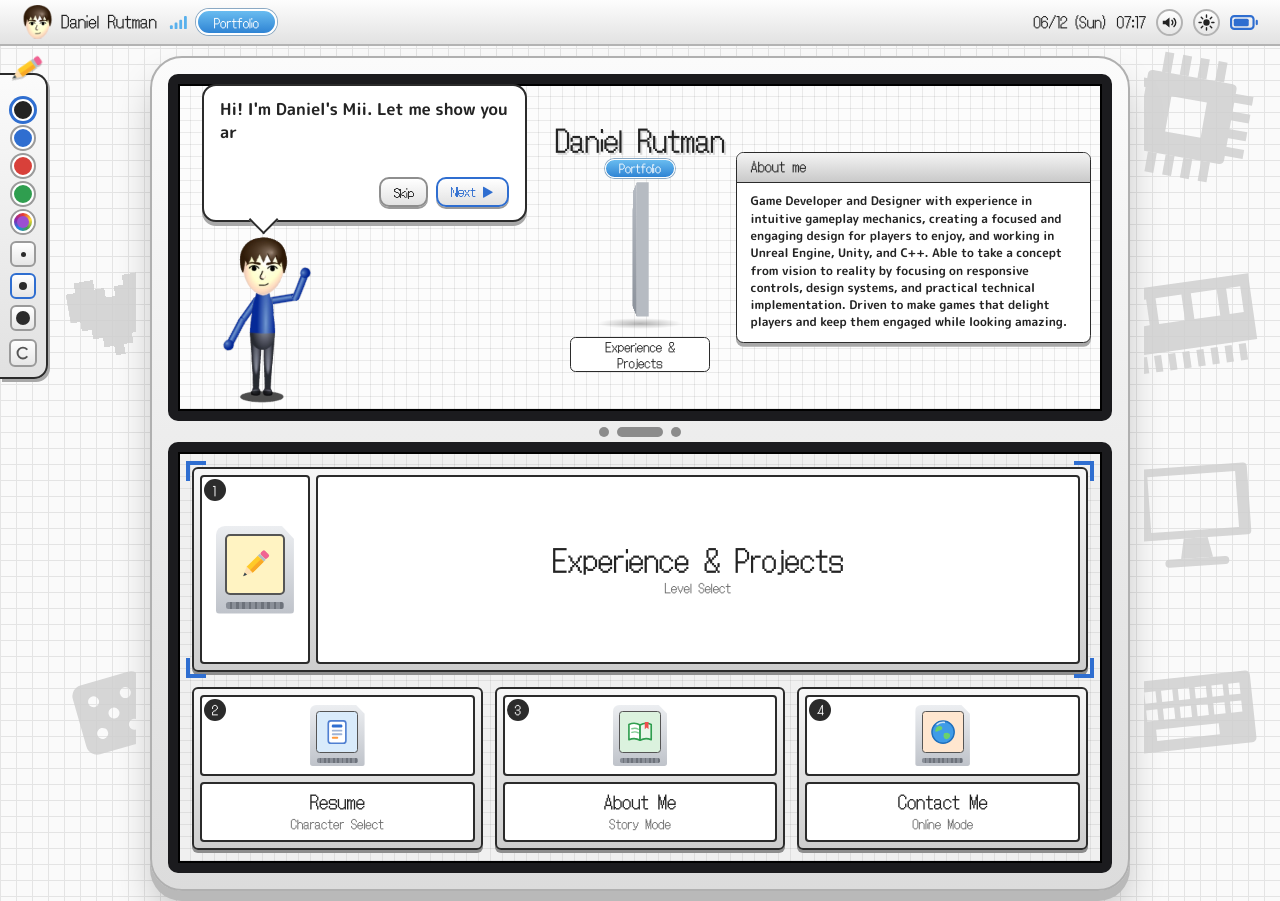
==== commit 291dccbb: "website is done!" ====
--- a/index.html
+++ b/index.html
@@ -18,10 +18,10 @@
       <!-- Left: the Mii guide and his speech bubble -->
       <div class="scene">
         <div class="stage">
-          <div class="mii" id="mii"><div class="walk"><img class="shadow" src="mii-shadow.png" alt=""><div class="in">
-            <div class="arm l"><img class="up" src="mii-up-l.png" alt=""><img class="fore" src="mii-fore-l.png" alt=""></div>
-            <div class="arm r"><img class="up" src="mii-up-r.png" alt=""><img class="fore" src="mii-fore-r.png" alt=""></div>
-            <img class="body" src="mii-body.png" alt="Daniel's Mii">
+          <div class="mii" id="mii"><div class="walk"><img class="shadow" src="mii/mii-shadow.png" alt=""><div class="in">
+            <div class="arm l"><img class="up" src="mii/mii-up-l.png" alt=""><img class="fore" src="mii/mii-fore-l.png" alt=""></div>
+            <div class="arm r"><img class="up" src="mii/mii-up-r.png" alt=""><img class="fore" src="mii/mii-fore-r.png" alt=""></div>
+            <img class="body" src="mii/mii-body.png" alt="Daniel's Mii">
           </div></div></div>
           <div class="bubble" id="bubble" role="status">
             <p id="say"></p>
--- a/style.css
+++ b/style.css
@@ -173,7 +173,7 @@
 .cartfloat{animation:float 3.2s ease-in-out infinite}
 @keyframes float{50%{transform:translateY(-0.5rem)}}
 .cartflip{perspective:43.75rem;transform-origin:50% 60%}
-.cart3d{--w:7.25rem;--h:8.25rem;--t:0.75rem;position:relative;width:var(--w);height:var(--h);transform-style:preserve-3d}
+.cart3d{--w:7.25rem;--h:8.25rem;--t:0.75rem;position:relative;width:var(--w);height:var(--h);transform-style:preserve-3d;-webkit-transform-style:preserve-3d}
 .art{height:100%;overflow:hidden;background:#fff;border:0.125rem solid #555;border-radius:0.375rem}
 .art img{display:block;width:100%;height:100%;object-fit:cover}
 .cartshadow{width:5.75rem;height:0.75rem;border-radius:50%;background:radial-gradient(rgba(0,0,0,.28),transparent 70%);animation:shd 3.2s ease-in-out infinite}
@@ -184,7 +184,7 @@
 .cartcap{max-width:9.375rem;padding:.1rem .6rem;text-align:center;font:400 .85rem/1.2 var(--pix);background:var(--d5);border:0.125rem solid var(--line);border-radius:0.375rem}
 
 /* ---------- Cartridge model: every face follows the outline exactly (including the cut corner) ---------- */
-.face{position:absolute;top:0;left:0;width:7.25rem;height:8.25rem;backface-visibility:hidden}
+.face{position:absolute;top:0;left:0;width:7.25rem;height:8.25rem;-webkit-backface-visibility:hidden;backface-visibility:hidden}
 .front{clip-path:polygon(0 0,84% 0,100% 15%,100% 100%,0 100%);transform:translateZ(0.375rem);padding:0.625rem 0.625rem 1.75rem;background:linear-gradient(#f4f6f9,#bfc4cc)}
 .front::after{content:"";position:absolute;left:0.75rem;right:0.75rem;bottom:0.5rem;height:0.625rem;border-radius:0.1875rem;background:repeating-linear-gradient(90deg,#8a8f98 0 0.25rem,#6d727b 0.25rem 0.4375rem)}
 .back{clip-path:polygon(100% 0,16% 0,0 15%,0 100%,100% 100%);transform:rotateY(180deg) translateZ(0.375rem);background:linear-gradient(#b5bac2,#8d939c)}
@@ -407,3 +407,208 @@
 [data-page="about"] .txt{padding-top:1.1rem;padding-bottom:1.2rem}
 [data-page="about"] .txt h2{margin-top:-1.1rem}
 *,*::before,*::after{font-weight:700!important}
+
+/* ---------- Pixel type: crisp, evenly spaced letters ----------
+   Every element is forced to bold (the "bold text" tweak above), but the pixel font has no bold, so the browser used to smear it: strokes
+   swelled, the dot of the "i" fused with its stem and letters crowded unevenly. Faux bold is now off; the real bold of the rounded font is kept.
+   geometricPrecision stops the browser snapping each letter to whole pixels, which is what made some gaps look wider than others.
+   (script.js, "Pixel type", handles the rest: narrow letters and the lowercase i.) */
+*,*::before,*::after{font-synthesis:none}
+html{text-rendering:geometricPrecision}
+.ty-w{white-space:nowrap}
+.ty-i{position:relative}
+.ty-i svg{display:inline-block;vertical-align:baseline;overflow:visible;fill:currentColor}
+.ty-i .ty-sr{position:absolute;width:1px;height:1px;margin:-1px;overflow:hidden;clip-path:inset(50%);white-space:nowrap}
+
+/* ---------- Status bar: the name and the clock stay on ONE line each; narrow phones drop the extras instead of wrapping ---------- */
+.user,.user span,.status,#clock,.mode{white-space:nowrap;flex:none}
+.status{margin-left:auto;text-align:right}
+@media(max-width:560px){
+  .topbar{gap:0.5rem}
+  .net,.cw{display:none}
+  .user{gap:0.4rem;font-size:0.95rem}
+  .user img{height:1.875rem}
+  .status{gap:0.5rem;font-size:0.85rem}
+}
+@media(max-width:380px){.cd{display:none}}            /* very narrow: just the time */
+@media(max-width:340px){.status .ico{display:none}}   /* tiny: the battery icon goes too */
+
+/* ---------- Home: summary card sized for a full paragraph ---------- */
+.widgets{min-width:0}
+.hint{width:min(100%,24rem)}
+.hint p{padding:0.6rem 0.9rem 0.75rem;font:700 0.8rem/1.45 var(--font);overflow-wrap:break-word;text-wrap:pretty}
+@media(min-width:821px){.widgets{zoom:var(--fit,1);padding:0.875rem 0.75rem 0.875rem 0.5rem}}
+@media(min-width:821px) and (max-height:800px){.hint p{font-size:0.74rem;line-height:1.38;padding:0.5rem 0.8rem 0.6rem}}   /* short laptop screens: a little tighter */   /* the card shrinks along with everything else when the window is short */
+
+/* ---------- Phones on their side: a properly sized Mii ---------- */
+@media(orientation:landscape) and (max-height:560px){
+  .mii{--u:0.0215rem}   /* about 120 x 170 px (it was squeezed to roughly 85 x 120 px, or less) */
+}
+
+/* ---------- Resume skills: a logo (or a small picture) over a short label ---------- */
+.rblock ul.skills{display:grid;grid-template-columns:repeat(auto-fill,minmax(6.6rem,1fr));gap:1.1rem 0.5rem;margin:0.8rem 0 0;padding:0;list-style:none}
+.rblock .skills>li{margin:0;display:grid;justify-items:center;align-content:start;gap:0.45rem;text-align:center}
+.skill img{display:block;width:3.5rem;height:3.5rem;filter:drop-shadow(0 0.1875rem 0 rgba(0,0,0,.18))}
+.skill span{max-width:6.25rem;font:700 0.74rem/1.2 var(--font);color:var(--ink)}
+
+/* ---------- Page banner: the flavour text ("Level Select", "Character Select") stays on one line ---------- */
+.banner small{white-space:nowrap}
+
+/* ---------- Cartridge picture, "whole photo" mode: nothing is cropped; a blurred copy of the photo fills the leftover space ---------- */
+.art.whole{position:relative}
+.art.whole::before{content:"";position:absolute;inset:-15%;background:var(--bg) center/cover;filter:blur(0.4rem) brightness(0.85) saturate(1.15)}
+.art.whole img{position:relative;object-fit:contain}
+
+/* ---------- Phone tiles: more room for the flavour text ("Story Mode", "Online Mode"); script.js then fits it to one line ---------- */
+@media(max-width:560px){
+  .tile:not(.big) .tt{padding:0.35rem 0.15rem}
+  .tile:not(.big) .tt small{font-size:0.7rem}
+}
+
+/* ---------- Home tiles: a long press must not pop up the phone's link menu / preview or select the text ---------- */
+.tile{-webkit-touch-callout:none;-webkit-user-select:none;user-select:none}
+
+/* ---------- Contact page (two-column view): the ICON itself is centred on the neighbouring text box ----------
+   The icon and its label used to be centred together as a pair, which left the icon about 18 px above the box's centre. The label now hangs
+   below the icon without counting towards the centring. (On a narrow screen the icon sits above the box, so nothing changes there.) */
+@media(min-width:761px){
+  [data-page="contact"] .dsi-name{position:absolute;top:100%;left:50%;margin-top:0.6rem;transform:translateX(-50%);white-space:nowrap}
+}
+
+/* ---------- Experience & Projects: project cards, like video thumbnails ----------
+   The title and role sit on a solid panel attached to the thumbnail (not straight on the grid paper and its decorative icons), in full-contrast text. */
+.vgrid{max-width:62.5rem;margin:0 auto;display:grid;grid-template-columns:repeat(auto-fill,minmax(min(100%,19.5rem),1fr));gap:2rem clamp(1rem,3vw,1.75rem);align-items:start}
+.vcard{display:block;width:100%;padding:0;overflow:hidden;background:var(--d5);color:var(--ink);font:inherit;text-align:left;cursor:pointer;border:0.125rem solid var(--line);border-radius:0.5rem;box-shadow:0 0.3125rem 0 var(--g3);
+  -webkit-tap-highlight-color:transparent;-webkit-touch-callout:none;-webkit-user-select:none;user-select:none;transition:transform .15s,box-shadow .15s;
+  animation:rise2 .7s cubic-bezier(.2,1.1,.4,1) backwards;animation-delay:calc(var(--k,0)*.1s + .3s)}
+html[data-enter]:not(.reveal) .vcard{animation:none;opacity:0}
+.vcard:hover,.vcard:focus-visible{transform:translateY(-0.1875rem);box-shadow:0 0.5rem 0 var(--g3)}
+.vcard:focus-visible{outline:0.1875rem solid var(--blue);outline-offset:0.25rem}
+.vcard:active{transform:translateY(0.1875rem);box-shadow:0 0.125rem 0 var(--g3)}
+.vthumb{position:relative;display:block;aspect-ratio:16/9;overflow:hidden;background:var(--d6);border-bottom:0.125rem solid var(--line)}
+.vthumb img{display:block;width:100%;height:100%;object-fit:cover;pointer-events:none;-webkit-user-drag:none}
+.vprev{position:absolute;inset:0;opacity:0;transition:opacity .25s}
+.vthumb.playing .vprev{opacity:1}
+.vtag{position:absolute;right:0.5rem;top:0.5rem;padding:0 0.5rem;border-radius:0.25rem;background:rgba(20,20,24,.84);color:#fff;font:400 .78rem/1.55 var(--pix)}
+/* the thin bar along the bottom of the thumbnail: slides back and forth while the preview loads, then counts through it (like YouTube's) */
+.vbar{position:absolute;left:0;right:0;bottom:0;height:0.3125rem;opacity:0;transition:opacity .2s;background:rgba(0,0,0,.4)}
+.vbar::after{content:"";position:absolute;inset:0 auto 0 0;width:100%;background:linear-gradient(#69bcf0,#2f6ed0);transform:scaleX(0);transform-origin:left}
+.vthumb.loading .vbar,.vthumb.playing .vbar{opacity:1}
+.vthumb.loading .vbar::after{width:35%;transform:none;animation:vload 1s ease-in-out infinite}
+.vthumb.playing .vbar::after{animation:vprog var(--secs,8s) linear infinite}
+@keyframes vload{from{transform:translateX(-100%)}to{transform:translateX(290%)}}
+@keyframes vprog{from{transform:scaleX(0)}to{transform:scaleX(1)}}
+.vmeta{display:block;padding:0.85rem 1rem 1rem;background:var(--d5)}
+.vtitle{display:block;font:400 1.3rem/1.3 var(--pix);color:var(--ink)}
+.vrole{display:block;margin-top:0.3rem;font-size:1rem;font-weight:700;line-height:1.35;color:var(--ink)}
+
+/* ---------- Project viewer: full screen on this page, built on the resume viewer's top bar ---------- */
+.rv.pv,html[data-theme="dark"] .rv.pv{background:linear-gradient(var(--grid) 0.0625rem,transparent 0.0625rem) 0 0/1rem 1rem,linear-gradient(90deg,var(--grid) 0.0625rem,transparent 0.0625rem) 0 0/1rem 1rem,var(--paper)}
+.pv .rv-stage{display:block}
+.pv-body{width:min(100%,62.5rem);margin:0 auto;padding:1.25rem clamp(0.75rem,3vw,1.5rem) calc(2.5rem + env(safe-area-inset-bottom,0px));animation:pvin .3s cubic-bezier(.2,1.1,.4,1)}
+@keyframes pvin{from{opacity:0;transform:translateY(1rem) scale(.985)}}
+.pv-hero{display:block;width:100%;height:auto;aspect-ratio:960/300;object-fit:cover;background:var(--d6);border:0.125rem solid var(--line);border-radius:0.5rem;box-shadow:0 0.3125rem 0 var(--g3)}
+/* the link to the project: a big button centered right under the banner (or under the video, when a project has one) */
+.pv-visit{display:flex;flex-wrap:wrap;align-items:center;justify-content:center;gap:0.75rem 1.1rem;margin-top:1.4rem}
+.pv-visit .pill{display:inline-flex;align-items:center;gap:0.65rem;padding:0.7rem 1.6rem;font-size:1.2rem}
+.pv-visit .pill svg{width:1.2rem;height:1.2rem;flex:none}
+@media(max-width:560px){.pv-visit .pill{display:flex;justify-content:center;width:100%}}
+/* optional gameplay video (a project's "video" field): framed like the banner, and sized from the screenshot height */
+.pv-video{--times:2;   /* EDIT: how many times taller the video is than one screenshot (1.5 = smaller, 3 = bigger) */
+  width:min(100%,calc(var(--sh)*16/9*var(--times)));margin:1.5rem auto 0;overflow:hidden;background:#000;border:0.125rem solid var(--line);border-radius:0.5rem;box-shadow:0 0.3125rem 0 var(--g3)}
+.pv-body>.pv-video:first-child{margin-top:0}   /* when the banner is hidden the video leads the page */
+.pv-video video{display:block;width:100%;height:auto;aspect-ratio:16/9;background:#000}
+/* the screenshots: a carousel that drifts by itself and can be dragged, swiped or stepped with the arrows */
+.pv-body{--sh:clamp(8.5rem,24vw,12rem)}   /* the height of one screenshot in the carousel; the video's size is worked out from it too */
+.pv-strip{position:relative;margin-top:1.5rem}
+.pv-view{overflow:hidden;padding:0.35rem 0 0.7rem;touch-action:pan-y;cursor:grab;-webkit-user-select:none;user-select:none;-webkit-mask-image:linear-gradient(90deg,transparent,#000 4%,#000 96%,transparent);mask-image:linear-gradient(90deg,transparent,#000 4%,#000 96%,transparent)}
+.pv-track{display:flex;width:max-content;will-change:transform}
+.pv-set{display:flex;gap:0.75rem;padding-right:0.75rem}
+.pv-shot{display:block;flex:none;margin:0;padding:0;border:0;background:none;cursor:zoom-in;border-radius:0.375rem}
+.pv-shot:focus-visible{outline:0.1875rem solid var(--blue);outline-offset:0.2rem}
+.pv-shot img{display:block;height:var(--sh);aspect-ratio:16/9;width:auto;object-fit:cover;background:var(--d6);border:0.125rem solid var(--line);border-radius:0.375rem;box-shadow:0 0.1875rem 0 var(--g3);-webkit-user-drag:none;pointer-events:none}
+.pv-strip.dragging .pv-view,.pv-strip.dragging .pv-shot{cursor:grabbing}
+.pv-nav,.pv-pause,.pz-nav,.pz-close{display:grid;place-items:center;padding:0;border:0.125rem solid #1c4796;border-radius:50%;background:linear-gradient(#69bcf0,#2f6ed0);box-shadow:0 0.1875rem 0 #1c4796,inset 0 0.125rem 0 rgba(255,255,255,.5);color:#fff;cursor:pointer;transition:transform .08s,filter .15s}
+.pv-nav:hover,.pv-pause:hover,.pz-nav:hover,.pz-close:hover{filter:brightness(1.1)}
+.pv-nav:active,.pv-pause:active,.pz-nav:active,.pz-close:active{transform:translateY(0.1875rem);box-shadow:0 0 0 #1c4796}
+.pv-nav{position:absolute;top:calc(50% - 0.35rem);z-index:2;width:2.5rem;height:2.5rem;margin-top:-1.25rem}
+.pv-nav:active{transform:translateY(0.1875rem)}
+.pv-prev{left:0.5rem}.pv-next{right:0.5rem}
+.pv-nav svg,.pz-nav svg,.pz-close svg{width:1.25rem;height:1.25rem}
+.pv-pause{position:absolute;right:0.75rem;bottom:1.2rem;z-index:2;width:2.125rem;height:2.125rem}
+.pv-pause svg{width:1rem;height:1rem}
+@media(prefers-reduced-motion:reduce){.pv-pause{display:none}}   /* nothing drifts, so there is nothing to pause */
+/* the text boxes: contributions and engine stacked on the left, the long description on the right */
+.pv-cols{display:grid;grid-template-columns:minmax(0,1fr) minmax(0,1.7fr);grid-template-rows:auto 1fr;gap:clamp(1rem,3vw,1.75rem);margin-top:1.5rem;align-items:start}
+.pv-contrib{grid-column:1;grid-row:1}
+.pv-engine{grid-column:1;grid-row:2}
+.pv-about{grid-column:2;grid-row:1/3}
+.pv-box h2::before{content:attr(data-tag)}
+.pv-role{font-weight:800}
+.pv-box ul{margin:0.6rem 0 0;padding-left:1.2rem}
+.pv-box li+li{margin-top:0.35rem}
+.pv-eng{display:flex;align-items:center;gap:0.9rem}
+.pv-eng img{flex:none;width:3.5rem;height:3.5rem;filter:drop-shadow(0 0.1875rem 0 rgba(0,0,0,.18))}
+.pv-eng b{font:400 1.3rem/1.25 var(--pix);color:var(--ink)}
+@media(max-width:760px){
+  .pv-cols{grid-template-columns:minmax(0,1fr);grid-template-rows:none}
+  .pv-contrib,.pv-about,.pv-engine{grid-column:1;grid-row:auto}
+  .pv-contrib{order:1}.pv-about{order:2}.pv-engine{order:3}
+}
+
+/* ---------- Enlarged screenshot ---------- */
+.pv-zoom{position:fixed;inset:0;z-index:20;display:grid;grid-template-columns:auto minmax(0,1fr) auto;align-items:center;gap:clamp(0.5rem,2vw,1.25rem);
+  padding:4rem clamp(0.75rem,3vw,1.75rem) calc(1.5rem + env(safe-area-inset-bottom,0px));background:rgba(8,9,12,.95);touch-action:none;animation:rvin .2s ease}
+.pv-zoom[hidden]{display:none}
+.pz-fig{margin:0;display:grid;justify-items:center;gap:0.8rem;min-width:0}
+.pz-img{display:block;width:min(100%,calc((100vh - 10rem) * 16 / 9));height:auto;aspect-ratio:16/9;object-fit:contain;background:#000;border:0.125rem solid rgba(255,255,255,.4);border-radius:0.5rem;box-shadow:0 0.75rem 2.5rem rgba(0,0,0,.55);-webkit-user-drag:none}
+.pz-count{font:400 1.05rem var(--pix);color:#e7eaf0}
+.pz-nav{width:3rem;height:3rem}
+.pz-close{position:absolute;top:max(0.75rem,env(safe-area-inset-top,0px));right:0.9rem;width:2.75rem;height:2.75rem}
+.pv-zoom.single .pz-nav{visibility:hidden}
+@media(max-width:620px){   /* phones: the arrows move below the picture */
+  .pv-zoom{grid-template-columns:1fr 1fr;grid-template-rows:minmax(0,1fr) auto;align-content:center;padding-top:4.25rem}
+  .pz-fig{grid-column:1/3;grid-row:1}
+  .pz-prev{grid-column:1;grid-row:2;justify-self:end;margin-right:0.5rem}
+  .pz-next{grid-column:2;grid-row:2;justify-self:start;margin-left:0.5rem}
+  .pz-img{width:100%}
+}
+@media(max-width:560px){.pv-nav{width:2.1rem;height:2.1rem;margin-top:-1.05rem}.pv-pause{width:1.9rem;height:1.9rem;bottom:1.1rem}.pv-nav svg{width:1.05rem;height:1.05rem}}
+
+/* ---------- Cartridge, projected: 3D that does not depend on the browser's nested "preserve-3d" ----------
+   Safari on a Mac can flatten nested 3D, which made the cartridge look 2D there. Here no face is nested inside another 3D space: each one carries
+   the WHOLE transform itself, in this order, outermost first: the perspective (vanishing point at the middle of the cartridge), the spin (--R, set from
+   script.js, around the middle), then the face's own place and tilt on the cartridge (the numbers below are the left / top / half-width / half-height and
+   the tilt each face has in the plain 3D version above). Faces turned away from you are hidden by backface-visibility, as before. */
+.cartflip.flat{perspective:none}
+.cart3d.flat{transform-style:flat;-webkit-transform-style:flat}
+.cart3d.flat .face,.cart3d.flat .edge{left:0;top:0;transform-origin:0 0;-webkit-backface-visibility:hidden;backface-visibility:hidden;
+  transform:translate(3.625rem,4.125rem) perspective(43.75rem) translate(-3.625rem,-4.125rem)
+            var(--R,translate(3.625rem,4.125rem) rotateY(0deg) translate(-3.625rem,-4.125rem))
+            translate(var(--cp-l,0rem),var(--cp-t,0rem)) translate(var(--cp-ox),var(--cp-oy)) var(--cp-s) translate(calc(var(--cp-ox) * -1),calc(var(--cp-oy) * -1))}
+.cart3d.flat .front{--cp-ox:3.625rem;--cp-oy:4.125rem;--cp-s:translateZ(0.375rem)}
+.cart3d.flat .back{--cp-ox:3.625rem;--cp-oy:4.125rem;--cp-s:rotateY(180deg) translateZ(0.375rem)}
+.cart3d.flat .et{--cp-l:0rem;--cp-t:-0.375rem;--cp-ox:3.045rem;--cp-oy:0.375rem;--cp-s:rotateX(90deg)}
+.cart3d.flat .ed{--cp-l:5.8219rem;--cp-t:0.2437rem;--cp-ox:0.84815rem;--cp-oy:0.375rem;--cp-s:rotateZ(46.85deg) rotateX(90deg)}
+.cart3d.flat .er{--cp-l:3.7437rem;--cp-t:4.3688rem;--cp-ox:3.50625rem;--cp-oy:0.375rem;--cp-s:rotateZ(90deg) rotateX(90deg)}
+.cart3d.flat .eb{--cp-l:0rem;--cp-t:7.875rem;--cp-ox:3.625rem;--cp-oy:0.375rem;--cp-s:rotateX(90deg) rotateY(180deg)}   /* turned to face outward, like the others */
+.cart3d.flat .el{--cp-l:-4.125rem;--cp-t:3.75rem;--cp-ox:4.125rem;--cp-oy:0.375rem;--cp-s:rotateZ(90deg) rotateX(90deg) rotateY(180deg)}   /* turned to face outward, like the others */
+
+/* ---------- Experience & Projects: the sections (Work Experience, Projects, Side Quests) ---------- */
+.vsec{max-width:62.5rem;margin:0 auto}
+.vsec+.vsec{margin-top:clamp(2.5rem,7vw,3.75rem)}
+.vsec-h{display:flex;align-items:center;gap:1rem;margin:0 0 1.25rem;font:400 clamp(1.4rem,3.6vw,1.9rem)/1.2 var(--pix);color:var(--ink);text-shadow:0.125rem 0.125rem 0 var(--g2)}
+/* the title text sits in a <span> so only the span and the blue line are flex items; otherwise the gap would land between the letters the pixel-type tidier splits apart */
+.vsec-h>span{min-width:0}
+.vsec-h::after{content:"";flex:1;height:0.25rem;border-radius:62.4375rem;background:linear-gradient(#69bcf0,#2f6ed0);box-shadow:0 0.125rem 0 #1c4796}
+/* a logo shown whole (logoFit: 'contain') sits on white, as a thumbnail and as the banner */
+.vthumb img.contain{object-fit:contain;background:#fff}
+.pv-hero.contain{background:#fff}
+/* heroFit: 'whole': a very wide title shown uncropped in the viewer banner; the banner takes the picture's own shape instead of the usual wide strip */
+.pv-hero.whole{aspect-ratio:auto;object-fit:contain}
+/* Side Quests: a card that is a link (an <a>), and the plain panel it shows when it has no logo picture */
+a.vcard{text-decoration:none}
+.vnote{position:absolute;inset:0;display:flex;align-items:center;justify-content:center;padding:1rem;text-align:center;font:400 clamp(1.5rem,4.4vw,2rem)/1.2 var(--pix);color:#fff;text-shadow:0.125rem 0.125rem 0 rgba(0,0,0,.45);background:linear-gradient(135deg,#2f6ed0,#1c4796)}
+/* several tools in the Tools panel */
+.pv-eng+.pv-eng{margin-top:0.9rem}
+.pv-eng img{object-fit:contain}
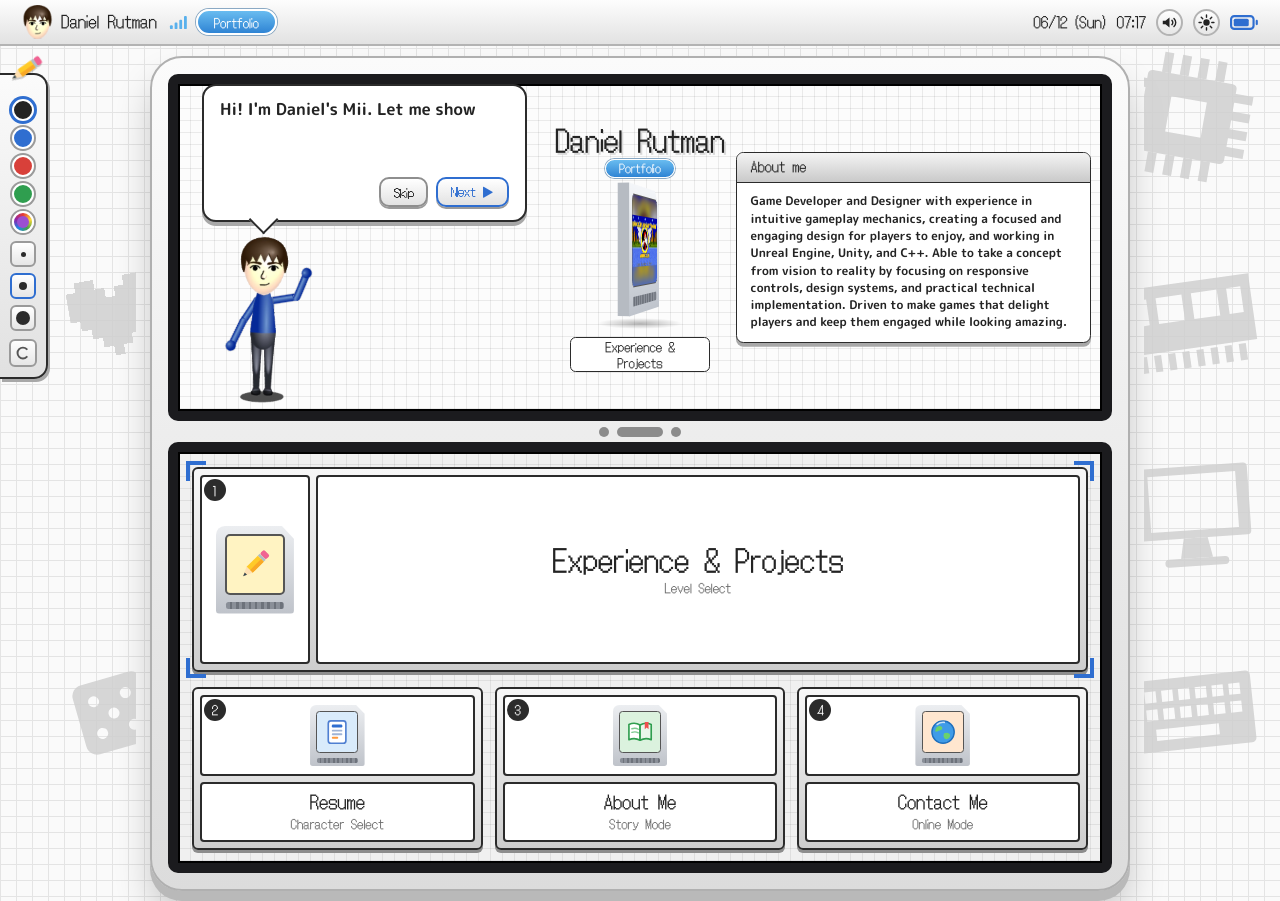
==== commit d743a785: "favicon" ====
--- a/index.html
+++ b/index.html
@@ -4,6 +4,7 @@
 <meta charset="utf-8">
 <meta name="viewport" content="width=device-width, initial-scale=1">
 <title>Daniel Rutman</title>
+<link rel="icon" type="image/png" href="/favicon.png">
 <link rel="preconnect" href="https://fonts.googleapis.com">
 <link rel="preconnect" href="https://fonts.gstatic.com" crossorigin>
 <link href="https://fonts.googleapis.com/css2?family=DotGothic16&family=M+PLUS+Rounded+1c:wght@500;700;800&display=swap" rel="stylesheet">
